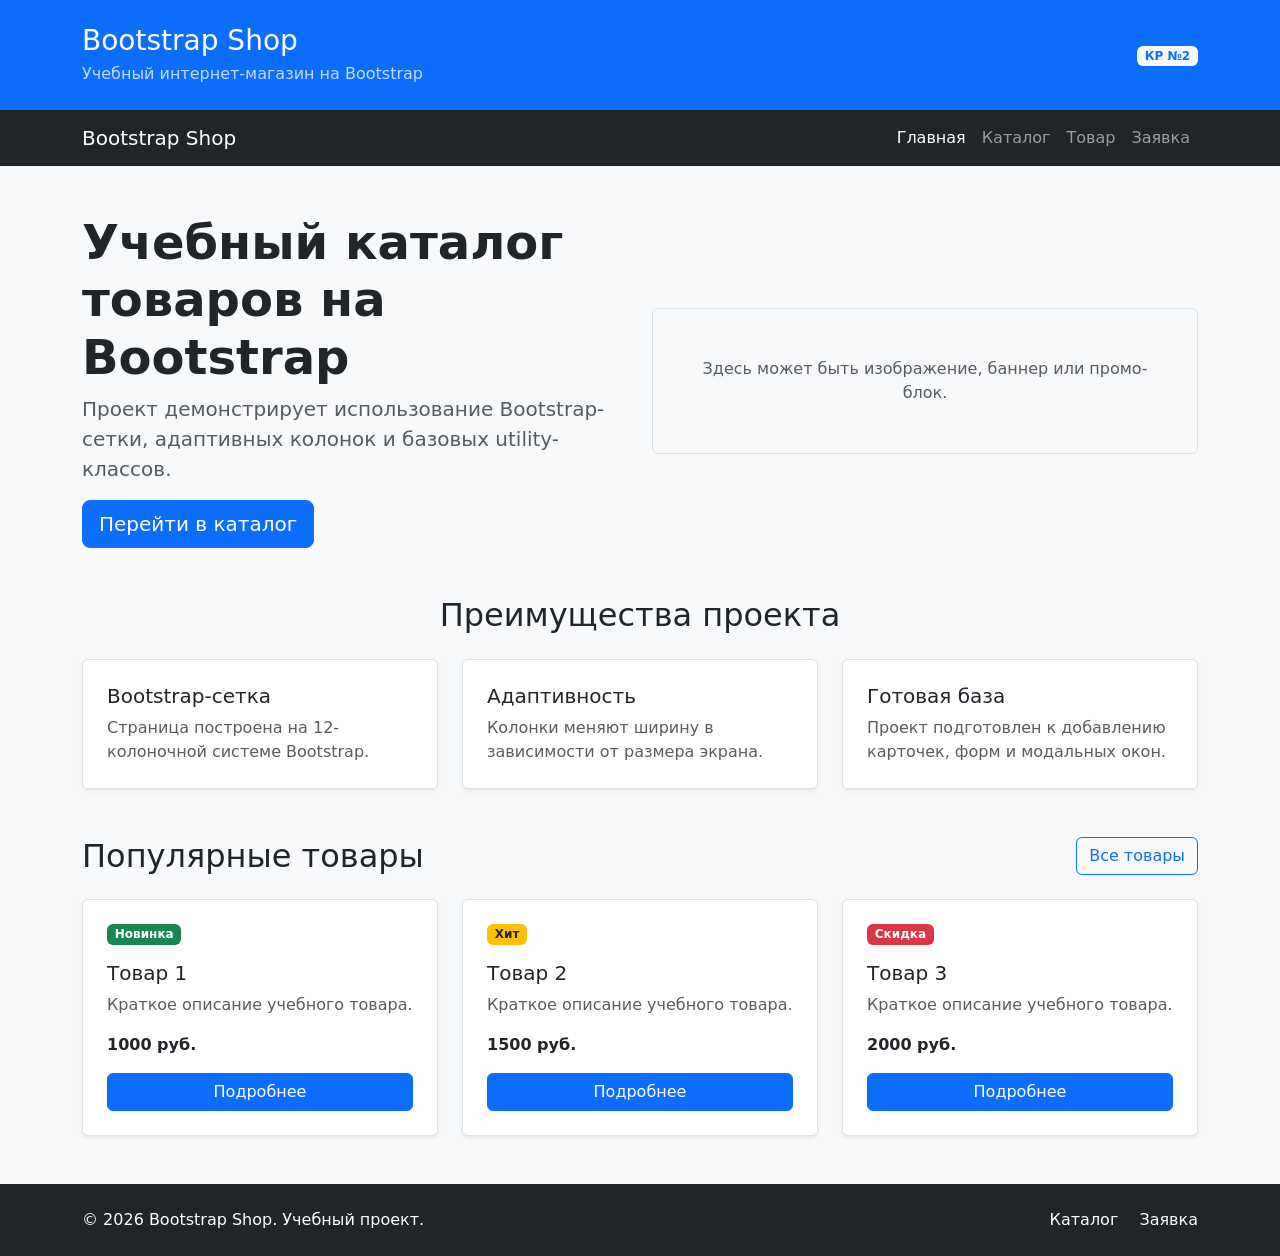
==== index.html @ 7c870be7 "feat: create Bootstrap grid homepage" ====
<!DOCTYPE html>
<html lang="ru">
<head>
    <meta charset="UTF-8">
    <meta name="viewport" content="width=device-width, initial-scale=1.0">
    <title>Главная – Bootstrap Shop</title>
    <!-- Подключение Bootstrap CSS -->
    <link href="https://cdn.jsdelivr.net/npm/bootstrap@5.3.3/dist/css/bootstrap.min.css" rel="stylesheet">
    <!-- Подключение собственных стилей -->
    <link rel="stylesheet" href="css/custom.css">
</head>
<body class="bg-light d-flex flex-column min-vh-100">

    <!-- Шапка -->
    <header class="bg-primary text-white py-4">
        <div class="container">
            <div class="row align-items-center">
                <div class="col-12 col-md-8">
                    <h1 class="h3 mb-1">Bootstrap Shop</h1>
                    <p class="mb-0 opacity-75">Учебный интернет-магазин на Bootstrap</p>
                </div>
                <div class="col-12 col-md-4 text-md-end mt-3 mt-md-0">
                    <span class="badge bg-light text-primary">КР №2</span>
                </div>
            </div>
        </div>
    </header>

    <!-- Навигация -->
    <nav class="navbar navbar-expand-lg navbar-dark bg-dark">
        <div class="container">
            <a class="navbar-brand" href="index.html">Bootstrap Shop</a>
            <button class="navbar-toggler" type="button" data-bs-toggle="collapse" data-bs-target="#mainNavbar" aria-controls="mainNavbar" aria-expanded="false" aria-label="Переключить навигацию">
                <span class="navbar-toggler-icon"></span>
            </button>
            <div class="collapse navbar-collapse" id="mainNavbar">
                <ul class="navbar-nav ms-auto">
                    <li class="nav-item"><a class="nav-link active" aria-current="page" href="index.html">Главная</a></li>
                    <li class="nav-item"><a class="nav-link" href="catalog.html">Каталог</a></li>
                    <li class="nav-item"><a class="nav-link" href="product.html">Товар</a></li>
                    <li class="nav-item"><a class="nav-link" href="order.html">Заявка</a></li>
                </ul>
            </div>
        </div>
    </nav>

    <!-- Основной контент -->
    <main class="flex-grow-1">
        <!-- Hero-блок -->
        <section class="container my-5">
            <div class="row align-items-center g-4">
                <div class="col-12 col-lg-6">
                    <h2 class="display-5 fw-bold">Учебный каталог товаров на Bootstrap</h2>
                    <p class="lead text-muted">Проект демонстрирует использование Bootstrap-сетки, адаптивных колонок и базовых utility-классов.</p>
                    <a class="btn btn-primary btn-lg" href="catalog.html">Перейти в каталог</a>
                </div>
                <div class="col-12 col-lg-6">
                    <div class="placeholder-box p-5 bg-light border rounded text-center d-flex align-items-center justify-content-center">
                        <p class="mb-0 text-muted">Здесь может быть изображение, баннер или промо-блок.</p>
                    </div>
                </div>
            </div>
        </section>

        <!-- Блок преимуществ -->
        <section class="container my-5">
            <h2 class="text-center mb-4">Преимущества проекта</h2>
            <div class="row g-4">
                <div class="col-12 col-md-4">
                    <div class="p-4 border rounded h-100 bg-white shadow-sm">
                        <h3 class="h5">Bootstrap-сетка</h3>
                        <p class="mb-0 text-muted">Страница построена на 12-колоночной системе Bootstrap.</p>
                    </div>
                </div>
                <div class="col-12 col-md-4">
                    <div class="p-4 border rounded h-100 bg-white shadow-sm">
                        <h3 class="h5">Адаптивность</h3>
                        <p class="mb-0 text-muted">Колонки меняют ширину в зависимости от размера экрана.</p>
                    </div>
                </div>
                <div class="col-12 col-md-4">
                    <div class="p-4 border rounded h-100 bg-white shadow-sm">
                        <h3 class="h5">Готовая база</h3>
                        <p class="mb-0 text-muted">Проект подготовлен к добавлению карточек, форм и модальных окон.</p>
                    </div>
                </div>
            </div>
        </section>

        <!-- Популярные товары -->
        <section class="container my-5">
            <div class="d-flex justify-content-between align-items-center mb-4">
                <h2 class="mb-0">Популярные товары</h2>
                <a class="btn btn-outline-primary" href="catalog.html">Все товары</a>
            </div>
            <div class="row g-4">
                <!-- Товар 1 -->
                <div class="col-12 col-md-6 col-lg-4">
                    <div class="border rounded h-100 p-4 bg-white shadow-sm d-flex flex-column">
                        <span class="badge bg-success mb-3 align-self-start">Новинка</span>
                        <h3 class="h5">Товар 1</h3>
                        <p class="text-muted">Краткое описание учебного товара.</p>
                        <p class="fw-bold mb-3 mt-auto">1000 руб.</p>
                        <a class="btn btn-primary" href="product.html">Подробнее</a>
                    </div>
                </div>
                <!-- Товар 2 -->
                <div class="col-12 col-md-6 col-lg-4">
                    <div class="border rounded h-100 p-4 bg-white shadow-sm d-flex flex-column">
                        <span class="badge bg-warning text-dark mb-3 align-self-start">Хит</span>
                        <h3 class="h5">Товар 2</h3>
                        <p class="text-muted">Краткое описание учебного товара.</p>
                        <p class="fw-bold mb-3 mt-auto">1500 руб.</p>
                        <a class="btn btn-primary" href="product.html">Подробнее</a>
                    </div>
                </div>
                <!-- Товар 3 -->
                <div class="col-12 col-md-6 col-lg-4">
                    <div class="border rounded h-100 p-4 bg-white shadow-sm d-flex flex-column">
                        <span class="badge bg-danger mb-3 align-self-start">Скидка</span>
                        <h3 class="h5">Товар 3</h3>
                        <p class="text-muted">Краткое описание учебного товара.</p>
                        <p class="fw-bold mb-3 mt-auto">2000 руб.</p>
                        <a class="btn btn-primary" href="product.html">Подробнее</a>
                    </div>
                </div>
            </div>
        </section>
    </main>

    <!-- Подвал -->
    <footer class="bg-dark text-white py-4 mt-auto">
        <div class="container">
            <div class="row align-items-center g-3">
                <div class="col-12 col-md-6">
                    <p class="mb-0">&copy; 2026 Bootstrap Shop. Учебный проект.</p>
                </div>
                <div class="col-12 col-md-6 text-md-end">
                    <a class="text-white text-decoration-none me-3" href="catalog.html">Каталог</a>
                    <a class="text-white text-decoration-none" href="order.html">Заявка</a>
                </div>
            </div>
        </div>
    </footer>

    <!-- Подключение Bootstrap JS Bundle -->
    <script src="https://cdn.jsdelivr.net/npm/bootstrap@5.3.3/dist/js/bootstrap.bundle.min.js"></script>
</body>
</html>
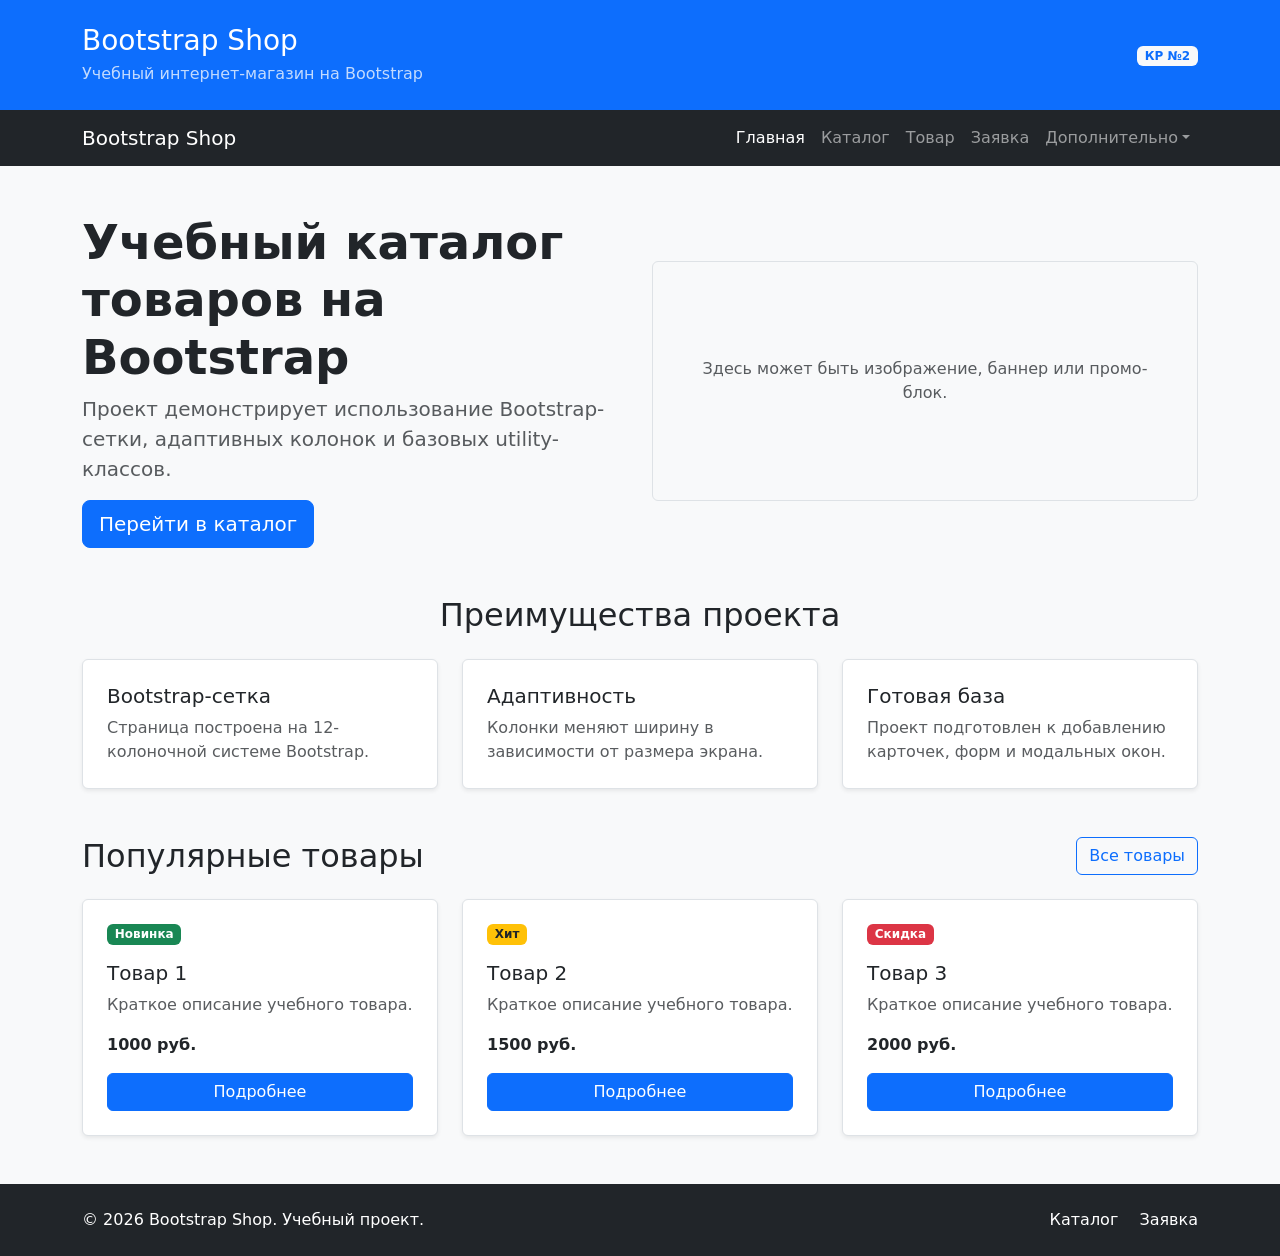
==== commit 6a1e9e95: "feat: add Bootstrap components pages" ====
--- a/index.html
+++ b/index.html
@@ -39,10 +39,18 @@
                     <li class="nav-item"><a class="nav-link" href="catalog.html">Каталог</a></li>
                     <li class="nav-item"><a class="nav-link" href="product.html">Товар</a></li>
                     <li class="nav-item"><a class="nav-link" href="order.html">Заявка</a></li>
+                    <li class="nav-item dropdown">
+                        <a class="nav-link dropdown-toggle" href="#" role="button" data-bs-toggle="dropdown" aria-expanded="false">Дополнительно</a>
+                        <ul class="dropdown-menu">
+                            <li><a class="dropdown-item" href="catalog.html">Все товары</a></li>
+                            <li><a class="dropdown-item" href="order.html">Оформить заявку</a></li>
+                            <li><a class="dropdown-item" href="index.html#popular">Популярное</a></li>
+                        </ul>
+                    </li>
                 </ul>
             </div>
         </div>
-    </nav>
+</nav>
 
     <!-- Основной контент -->
     <main class="flex-grow-1">
--- a/css/custom.css
+++ b/css/custom.css
@@ -0,0 +1,16 @@
+body {
+    min-height: 100vh;
+}
+
+.placeholder-box {
+    min-height: 240px;
+}
+
+.placeholder-image {
+    min-height: 320px;
+}
+
+.card-img-top {
+    height: 180px;
+    object-fit: cover;
+}
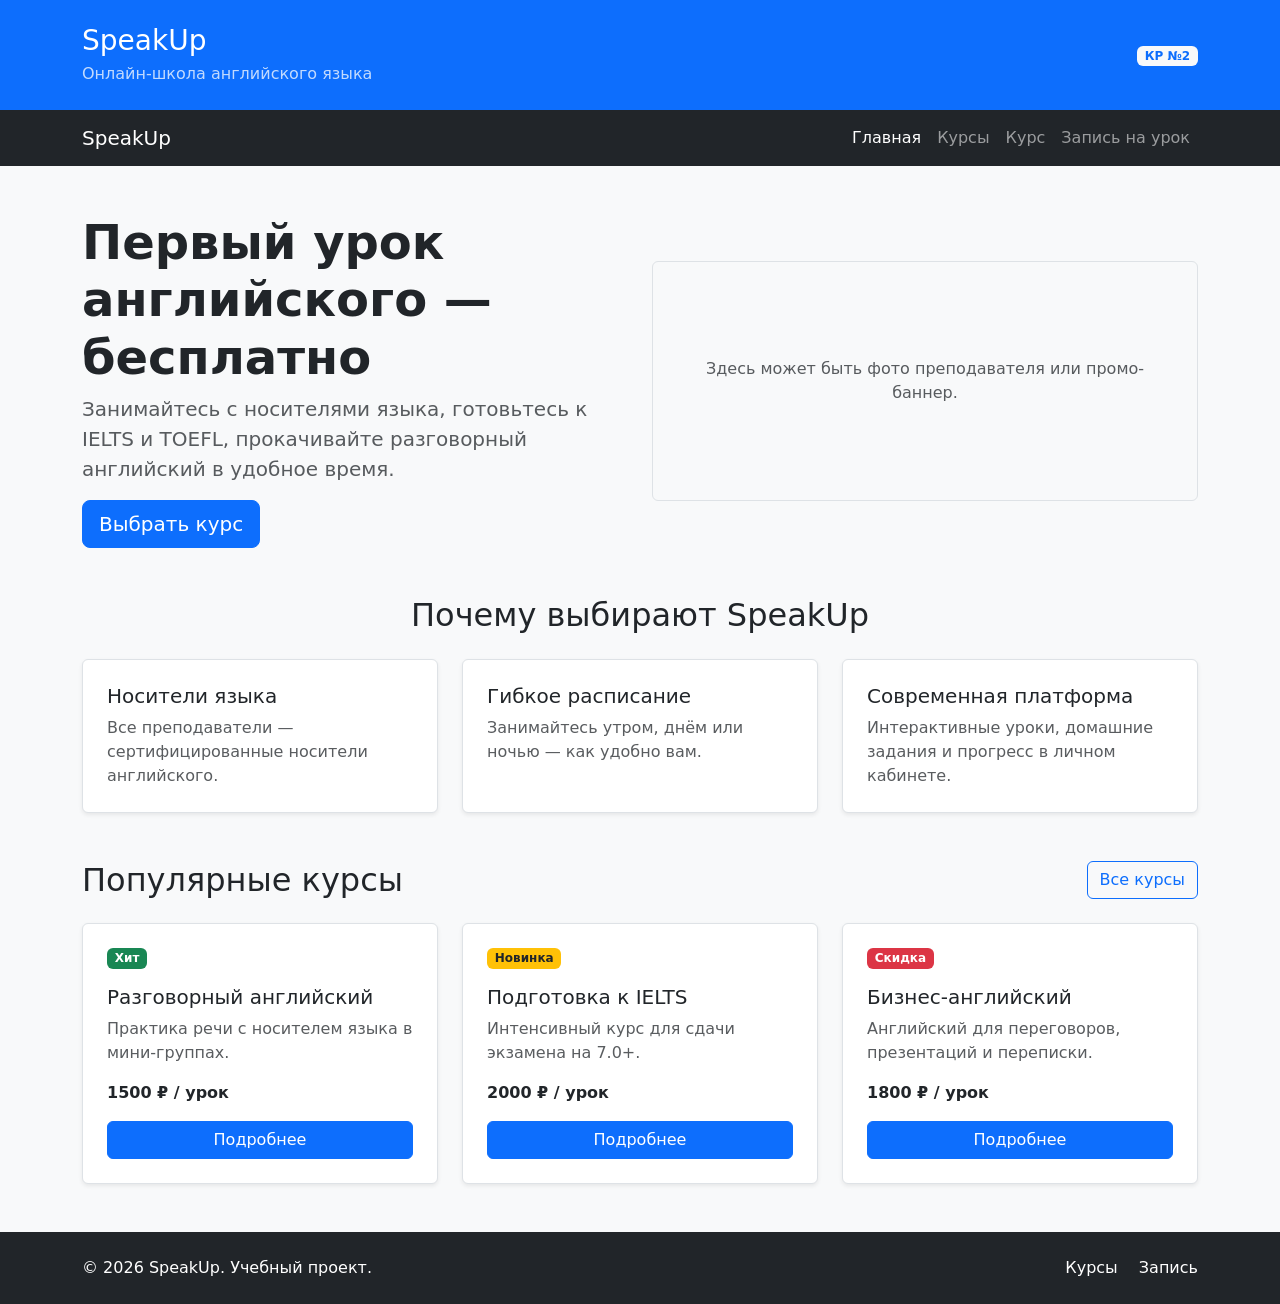
==== commit 8861c35b: "feat: create Bootstrap grid homepage for SpeakUp" ====
--- a/index.html
+++ b/index.html
@@ -3,10 +3,8 @@
 <head>
     <meta charset="UTF-8">
     <meta name="viewport" content="width=device-width, initial-scale=1.0">
-    <title>Главная – Bootstrap Shop</title>
-    <!-- Подключение Bootstrap CSS -->
+    <title>SpeakUp — Онлайн-школа английского языка</title>
     <link href="https://cdn.jsdelivr.net/npm/bootstrap@5.3.3/dist/css/bootstrap.min.css" rel="stylesheet">
-    <!-- Подключение собственных стилей -->
     <link rel="stylesheet" href="css/custom.css">
 </head>
 <body class="bg-light d-flex flex-column min-vh-100">
@@ -16,8 +14,8 @@
         <div class="container">
             <div class="row align-items-center">
                 <div class="col-12 col-md-8">
-                    <h1 class="h3 mb-1">Bootstrap Shop</h1>
-                    <p class="mb-0 opacity-75">Учебный интернет-магазин на Bootstrap</p>
+                    <h1 class="h3 mb-1">SpeakUp</h1>
+                    <p class="mb-0 opacity-75">Онлайн-школа английского языка</p>
                 </div>
                 <div class="col-12 col-md-4 text-md-end mt-3 mt-md-0">
                     <span class="badge bg-light text-primary">КР №2</span>
@@ -29,28 +27,20 @@
     <!-- Навигация -->
     <nav class="navbar navbar-expand-lg navbar-dark bg-dark">
         <div class="container">
-            <a class="navbar-brand" href="index.html">Bootstrap Shop</a>
+            <a class="navbar-brand" href="index.html">SpeakUp</a>
             <button class="navbar-toggler" type="button" data-bs-toggle="collapse" data-bs-target="#mainNavbar" aria-controls="mainNavbar" aria-expanded="false" aria-label="Переключить навигацию">
                 <span class="navbar-toggler-icon"></span>
             </button>
             <div class="collapse navbar-collapse" id="mainNavbar">
                 <ul class="navbar-nav ms-auto">
                     <li class="nav-item"><a class="nav-link active" aria-current="page" href="index.html">Главная</a></li>
-                    <li class="nav-item"><a class="nav-link" href="catalog.html">Каталог</a></li>
-                    <li class="nav-item"><a class="nav-link" href="product.html">Товар</a></li>
-                    <li class="nav-item"><a class="nav-link" href="order.html">Заявка</a></li>
-                    <li class="nav-item dropdown">
-                        <a class="nav-link dropdown-toggle" href="#" role="button" data-bs-toggle="dropdown" aria-expanded="false">Дополнительно</a>
-                        <ul class="dropdown-menu">
-                            <li><a class="dropdown-item" href="catalog.html">Все товары</a></li>
-                            <li><a class="dropdown-item" href="order.html">Оформить заявку</a></li>
-                            <li><a class="dropdown-item" href="index.html#popular">Популярное</a></li>
-                        </ul>
-                    </li>
+                    <li class="nav-item"><a class="nav-link" href="catalog.html">Курсы</a></li>
+                    <li class="nav-item"><a class="nav-link" href="product.html">Курс</a></li>
+                    <li class="nav-item"><a class="nav-link" href="order.html">Запись на урок</a></li>
                 </ul>
             </div>
         </div>
-</nav>
+    </nav>
 
     <!-- Основной контент -->
     <main class="flex-grow-1">
@@ -58,13 +48,13 @@
         <section class="container my-5">
             <div class="row align-items-center g-4">
                 <div class="col-12 col-lg-6">
-                    <h2 class="display-5 fw-bold">Учебный каталог товаров на Bootstrap</h2>
-                    <p class="lead text-muted">Проект демонстрирует использование Bootstrap-сетки, адаптивных колонок и базовых utility-классов.</p>
-                    <a class="btn btn-primary btn-lg" href="catalog.html">Перейти в каталог</a>
+                    <h2 class="display-5 fw-bold">Первый урок английского — бесплатно</h2>
+                    <p class="lead text-muted">Занимайтесь с носителями языка, готовьтесь к IELTS и TOEFL, прокачивайте разговорный английский в удобное время.</p>
+                    <a class="btn btn-primary btn-lg" href="catalog.html">Выбрать курс</a>
                 </div>
                 <div class="col-12 col-lg-6">
                     <div class="placeholder-box p-5 bg-light border rounded text-center d-flex align-items-center justify-content-center">
-                        <p class="mb-0 text-muted">Здесь может быть изображение, баннер или промо-блок.</p>
+                        <p class="mb-0 text-muted">Здесь может быть фото преподавателя или промо-баннер.</p>
                     </div>
                 </div>
             </div>
@@ -72,63 +62,63 @@
 
         <!-- Блок преимуществ -->
         <section class="container my-5">
-            <h2 class="text-center mb-4">Преимущества проекта</h2>
+            <h2 class="text-center mb-4">Почему выбирают SpeakUp</h2>
             <div class="row g-4">
                 <div class="col-12 col-md-4">
                     <div class="p-4 border rounded h-100 bg-white shadow-sm">
-                        <h3 class="h5">Bootstrap-сетка</h3>
-                        <p class="mb-0 text-muted">Страница построена на 12-колоночной системе Bootstrap.</p>
+                        <h3 class="h5">Носители языка</h3>
+                        <p class="mb-0 text-muted">Все преподаватели — сертифицированные носители английского.</p>
                     </div>
                 </div>
                 <div class="col-12 col-md-4">
                     <div class="p-4 border rounded h-100 bg-white shadow-sm">
-                        <h3 class="h5">Адаптивность</h3>
-                        <p class="mb-0 text-muted">Колонки меняют ширину в зависимости от размера экрана.</p>
+                        <h3 class="h5">Гибкое расписание</h3>
+                        <p class="mb-0 text-muted">Занимайтесь утром, днём или ночью — как удобно вам.</p>
                     </div>
                 </div>
                 <div class="col-12 col-md-4">
                     <div class="p-4 border rounded h-100 bg-white shadow-sm">
-                        <h3 class="h5">Готовая база</h3>
-                        <p class="mb-0 text-muted">Проект подготовлен к добавлению карточек, форм и модальных окон.</p>
+                        <h3 class="h5">Современная платформа</h3>
+                        <p class="mb-0 text-muted">Интерактивные уроки, домашние задания и прогресс в личном кабинете.</p>
                     </div>
                 </div>
             </div>
         </section>
 
-        <!-- Популярные товары -->
+        <!-- Популярные курсы -->
         <section class="container my-5">
             <div class="d-flex justify-content-between align-items-center mb-4">
-                <h2 class="mb-0">Популярные товары</h2>
-                <a class="btn btn-outline-primary" href="catalog.html">Все товары</a>
+                <h2 class="mb-0">Популярные курсы</h2>
+                <a class="btn btn-outline-primary" href="catalog.html">Все курсы</a>
             </div>
             <div class="row g-4">
-                <!-- Товар 1 -->
+                <!-- Курс 1 -->
                 <div class="col-12 col-md-6 col-lg-4">
                     <div class="border rounded h-100 p-4 bg-white shadow-sm d-flex flex-column">
-                        <span class="badge bg-success mb-3 align-self-start">Новинка</span>
-                        <h3 class="h5">Товар 1</h3>
-                        <p class="text-muted">Краткое описание учебного товара.</p>
-                        <p class="fw-bold mb-3 mt-auto">1000 руб.</p>
+                        <span class="badge bg-success mb-3 align-self-start">Хит</span>
+                        <h3 class="h5">Разговорный английский</h3>
+                        <p class="text-muted">Практика речи с носителем языка в мини-группах.</p>
+                        <p class="fw-bold mb-3 mt-auto">1500 ₽ / урок</p>
                         <a class="btn btn-primary" href="product.html">Подробнее</a>
                     </div>
                 </div>
-                <!-- Товар 2 -->
+                <!-- Курс 2 -->
                 <div class="col-12 col-md-6 col-lg-4">
                     <div class="border rounded h-100 p-4 bg-white shadow-sm d-flex flex-column">
-                        <span class="badge bg-warning text-dark mb-3 align-self-start">Хит</span>
-                        <h3 class="h5">Товар 2</h3>
-                        <p class="text-muted">Краткое описание учебного товара.</p>
-                        <p class="fw-bold mb-3 mt-auto">1500 руб.</p>
+                        <span class="badge bg-warning text-dark mb-3 align-self-start">Новинка</span>
+                        <h3 class="h5">Подготовка к IELTS</h3>
+                        <p class="text-muted">Интенсивный курс для сдачи экзамена на 7.0+.</p>
+                        <p class="fw-bold mb-3 mt-auto">2000 ₽ / урок</p>
                         <a class="btn btn-primary" href="product.html">Подробнее</a>
                     </div>
                 </div>
-                <!-- Товар 3 -->
+                <!-- Курс 3 -->
                 <div class="col-12 col-md-6 col-lg-4">
                     <div class="border rounded h-100 p-4 bg-white shadow-sm d-flex flex-column">
                         <span class="badge bg-danger mb-3 align-self-start">Скидка</span>
-                        <h3 class="h5">Товар 3</h3>
-                        <p class="text-muted">Краткое описание учебного товара.</p>
-                        <p class="fw-bold mb-3 mt-auto">2000 руб.</p>
+                        <h3 class="h5">Бизнес-английский</h3>
+                        <p class="text-muted">Английский для переговоров, презентаций и переписки.</p>
+                        <p class="fw-bold mb-3 mt-auto">1800 ₽ / урок</p>
                         <a class="btn btn-primary" href="product.html">Подробнее</a>
                     </div>
                 </div>
@@ -141,17 +131,16 @@
         <div class="container">
             <div class="row align-items-center g-3">
                 <div class="col-12 col-md-6">
-                    <p class="mb-0">&copy; 2026 Bootstrap Shop. Учебный проект.</p>
+                    <p class="mb-0">&copy; 2026 SpeakUp. Учебный проект.</p>
                 </div>
                 <div class="col-12 col-md-6 text-md-end">
-                    <a class="text-white text-decoration-none me-3" href="catalog.html">Каталог</a>
-                    <a class="text-white text-decoration-none" href="order.html">Заявка</a>
+                    <a class="text-white text-decoration-none me-3" href="catalog.html">Курсы</a>
+                    <a class="text-white text-decoration-none" href="order.html">Запись</a>
                 </div>
             </div>
         </div>
     </footer>
 
-    <!-- Подключение Bootstrap JS Bundle -->
     <script src="https://cdn.jsdelivr.net/npm/bootstrap@5.3.3/dist/js/bootstrap.bundle.min.js"></script>
 </body>
 </html>
--- a/css/custom.css
+++ b/css/custom.css
@@ -4,13 +4,4 @@
 
 .placeholder-box {
     min-height: 240px;
-}
-
-.placeholder-image {
-    min-height: 320px;
-}
-
-.card-img-top {
-    height: 180px;
-    object-fit: cover;
 }
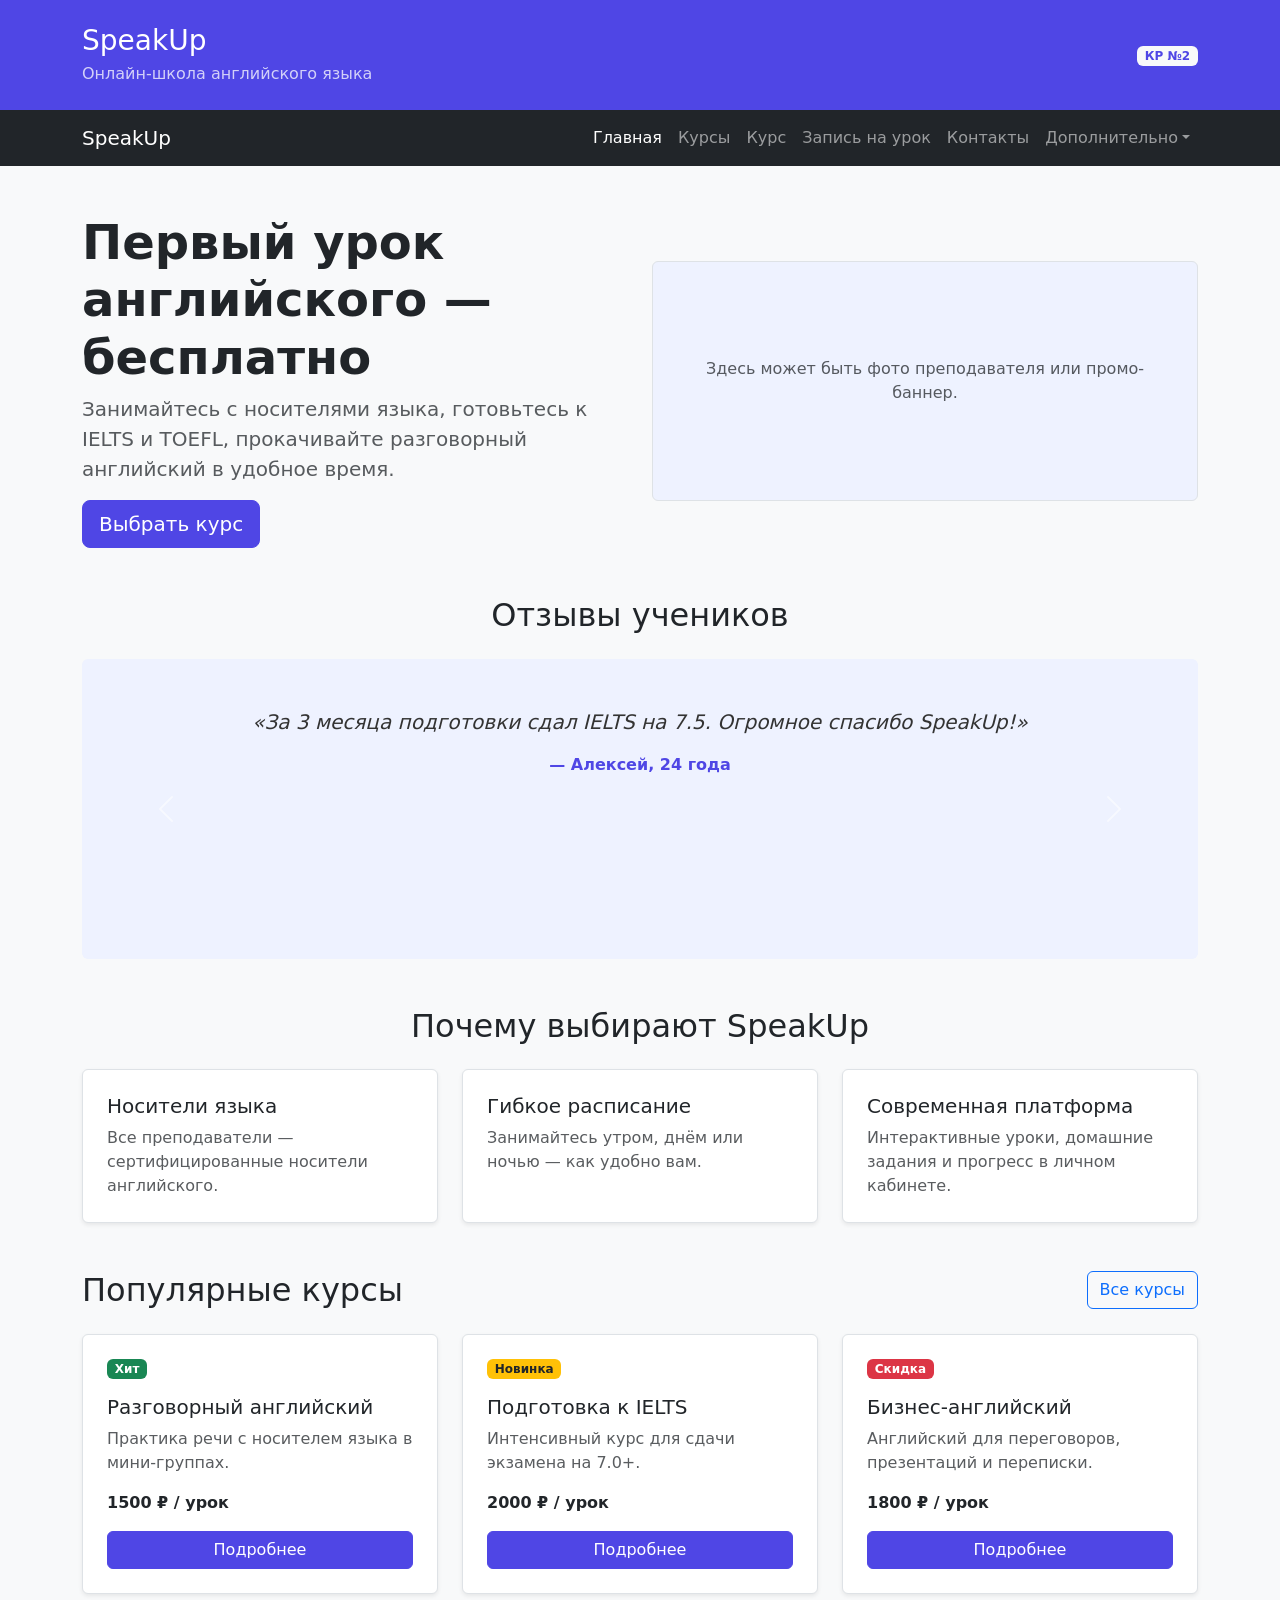
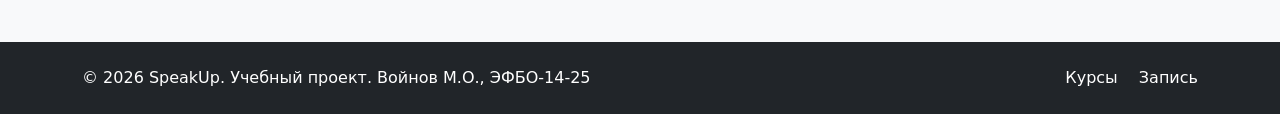
==== commit 8f83c1fa: "fix: final update for SpeakUp project" ====
--- a/index.html
+++ b/index.html
@@ -3,8 +3,11 @@
 <head>
     <meta charset="UTF-8">
     <meta name="viewport" content="width=device-width, initial-scale=1.0">
+    <meta name="description" content="SpeakUp — онлайн-школа английского языка. Первый урок бесплатно.">
     <title>SpeakUp — Онлайн-школа английского языка</title>
-    <link href="https://cdn.jsdelivr.net/npm/bootstrap@5.3.3/dist/css/bootstrap.min.css" rel="stylesheet">
+    <!-- Локальное подключение Bootstrap -->
+    <link rel="stylesheet" href="vendor/bootstrap/css/bootstrap.min.css">
+    <!-- Кастомные стили -->
     <link rel="stylesheet" href="css/custom.css">
 </head>
 <body class="bg-light d-flex flex-column min-vh-100">
@@ -37,6 +40,15 @@
                     <li class="nav-item"><a class="nav-link" href="catalog.html">Курсы</a></li>
                     <li class="nav-item"><a class="nav-link" href="product.html">Курс</a></li>
                     <li class="nav-item"><a class="nav-link" href="order.html">Запись на урок</a></li>
+                    <li class="nav-item"><a class="nav-link" href="contacts.html">Контакты</a></li>
+                    <li class="nav-item dropdown">
+                        <a class="nav-link dropdown-toggle" href="#" role="button" data-bs-toggle="dropdown" aria-expanded="false">Дополнительно</a>
+                        <ul class="dropdown-menu">
+                            <li><a class="dropdown-item" href="catalog.html">Все курсы</a></li>
+                            <li><a class="dropdown-item" href="order.html">Оставить заявку</a></li>
+                            <li><a class="dropdown-item" href="index.html#popular">Популярное</a></li>
+                        </ul>
+                    </li>
                 </ul>
             </div>
         </div>
@@ -53,15 +65,50 @@
                     <a class="btn btn-primary btn-lg" href="catalog.html">Выбрать курс</a>
                 </div>
                 <div class="col-12 col-lg-6">
-                    <div class="placeholder-box p-5 bg-light border rounded text-center d-flex align-items-center justify-content-center">
+                    <div class="placeholder-box p-5 border rounded text-center d-flex align-items-center justify-content-center">
                         <p class="mb-0 text-muted">Здесь может быть фото преподавателя или промо-баннер.</p>
                     </div>
                 </div>
             </div>
         </section>
 
+        <!-- Карусель с отзывами (самостоятельная доработка) -->
+        <section class="container my-5">
+            <h2 class="text-center mb-4">Отзывы учеников</h2>
+            <div id="reviewsCarousel" class="carousel slide" data-bs-ride="carousel">
+                <div class="carousel-inner rounded">
+                    <div class="carousel-item active">
+                        <div class="p-5 text-center">
+                            <p class="quote">«За 3 месяца подготовки сдал IELTS на 7.5. Огромное спасибо SpeakUp!»</p>
+                            <p class="author">— Алексей, 24 года</p>
+                        </div>
+                    </div>
+                    <div class="carousel-item">
+                        <div class="p-5 text-center">
+                            <p class="quote">«Наконец-то начала свободно говорить на английском. Занятия проходят легко и интересно.»</p>
+                            <p class="author">— Мария, 31 год</p>
+                        </div>
+                    </div>
+                    <div class="carousel-item">
+                        <div class="p-5 text-center">
+                            <p class="quote">«Бизнес-английский помог мне пройти собеседование в международную компанию.»</p>
+                            <p class="author">— Дмитрий, 28 лет</p>
+                        </div>
+                    </div>
+                </div>
+                <button class="carousel-control-prev" type="button" data-bs-target="#reviewsCarousel" data-bs-slide="prev">
+                    <span class="carousel-control-prev-icon" aria-hidden="true"></span>
+                    <span class="visually-hidden">Предыдущий</span>
+                </button>
+                <button class="carousel-control-next" type="button" data-bs-target="#reviewsCarousel" data-bs-slide="next">
+                    <span class="carousel-control-next-icon" aria-hidden="true"></span>
+                    <span class="visually-hidden">Следующий</span>
+                </button>
+            </div>
+        </section>
+
         <!-- Блок преимуществ -->
-        <section class="container my-5">
+        <section class="container my-5" id="advantages">
             <h2 class="text-center mb-4">Почему выбирают SpeakUp</h2>
             <div class="row g-4">
                 <div class="col-12 col-md-4">
@@ -86,13 +133,12 @@
         </section>
 
         <!-- Популярные курсы -->
-        <section class="container my-5">
+        <section class="container my-5" id="popular">
             <div class="d-flex justify-content-between align-items-center mb-4">
                 <h2 class="mb-0">Популярные курсы</h2>
                 <a class="btn btn-outline-primary" href="catalog.html">Все курсы</a>
             </div>
             <div class="row g-4">
-                <!-- Курс 1 -->
                 <div class="col-12 col-md-6 col-lg-4">
                     <div class="border rounded h-100 p-4 bg-white shadow-sm d-flex flex-column">
                         <span class="badge bg-success mb-3 align-self-start">Хит</span>
@@ -102,7 +148,6 @@
                         <a class="btn btn-primary" href="product.html">Подробнее</a>
                     </div>
                 </div>
-                <!-- Курс 2 -->
                 <div class="col-12 col-md-6 col-lg-4">
                     <div class="border rounded h-100 p-4 bg-white shadow-sm d-flex flex-column">
                         <span class="badge bg-warning text-dark mb-3 align-self-start">Новинка</span>
@@ -112,7 +157,6 @@
                         <a class="btn btn-primary" href="product.html">Подробнее</a>
                     </div>
                 </div>
-                <!-- Курс 3 -->
                 <div class="col-12 col-md-6 col-lg-4">
                     <div class="border rounded h-100 p-4 bg-white shadow-sm d-flex flex-column">
                         <span class="badge bg-danger mb-3 align-self-start">Скидка</span>
@@ -131,7 +175,7 @@
         <div class="container">
             <div class="row align-items-center g-3">
                 <div class="col-12 col-md-6">
-                    <p class="mb-0">&copy; 2026 SpeakUp. Учебный проект.</p>
+                    <p class="mb-0">&copy; 2026 SpeakUp. Учебный проект. Войнов М.О., ЭФБО-14-25</p>
                 </div>
                 <div class="col-12 col-md-6 text-md-end">
                     <a class="text-white text-decoration-none me-3" href="catalog.html">Курсы</a>
@@ -141,6 +185,7 @@
         </div>
     </footer>
 
-    <script src="https://cdn.jsdelivr.net/npm/bootstrap@5.3.3/dist/js/bootstrap.bundle.min.js"></script>
+    <!-- Локальное подключение Bootstrap JS -->
+    <script src="vendor/bootstrap/js/bootstrap.bundle.min.js"></script>
 </body>
 </html>
--- a/css/custom.css
+++ b/css/custom.css
@@ -1,7 +1,61 @@
+/* Кастомные стили для SpeakUp */
+:root {
+    --speakup-primary: #4f46e5;
+    --speakup-primary-dark: #4338ca;
+    --speakup-light: #eef2ff;
+}
+
 body {
     min-height: 100vh;
+    font-family: 'Segoe UI', system-ui, -apple-system, sans-serif;
+}
+
+.bg-primary {
+    background-color: var(--speakup-primary) !important;
+}
+
+.btn-primary {
+    background-color: var(--speakup-primary);
+    border-color: var(--speakup-primary);
+}
+
+.btn-primary:hover {
+    background-color: var(--speakup-primary-dark);
+    border-color: var(--speakup-primary-dark);
+}
+
+.text-primary {
+    color: var(--speakup-primary) !important;
 }
 
 .placeholder-box {
     min-height: 240px;
+    background-color: var(--speakup-light);
+}
+
+.placeholder-image {
+    min-height: 320px;
+    background-color: var(--speakup-light);
+}
+
+.card-img-top {
+    height: 180px;
+    object-fit: cover;
+}
+
+/* Карусель */
+.carousel-item {
+    min-height: 300px;
+    background-color: var(--speakup-light);
+}
+
+.carousel-item .quote {
+    font-size: 1.25rem;
+    font-style: italic;
+    color: #333;
+}
+
+.carousel-item .author {
+    font-weight: 600;
+    color: var(--speakup-primary);
 }
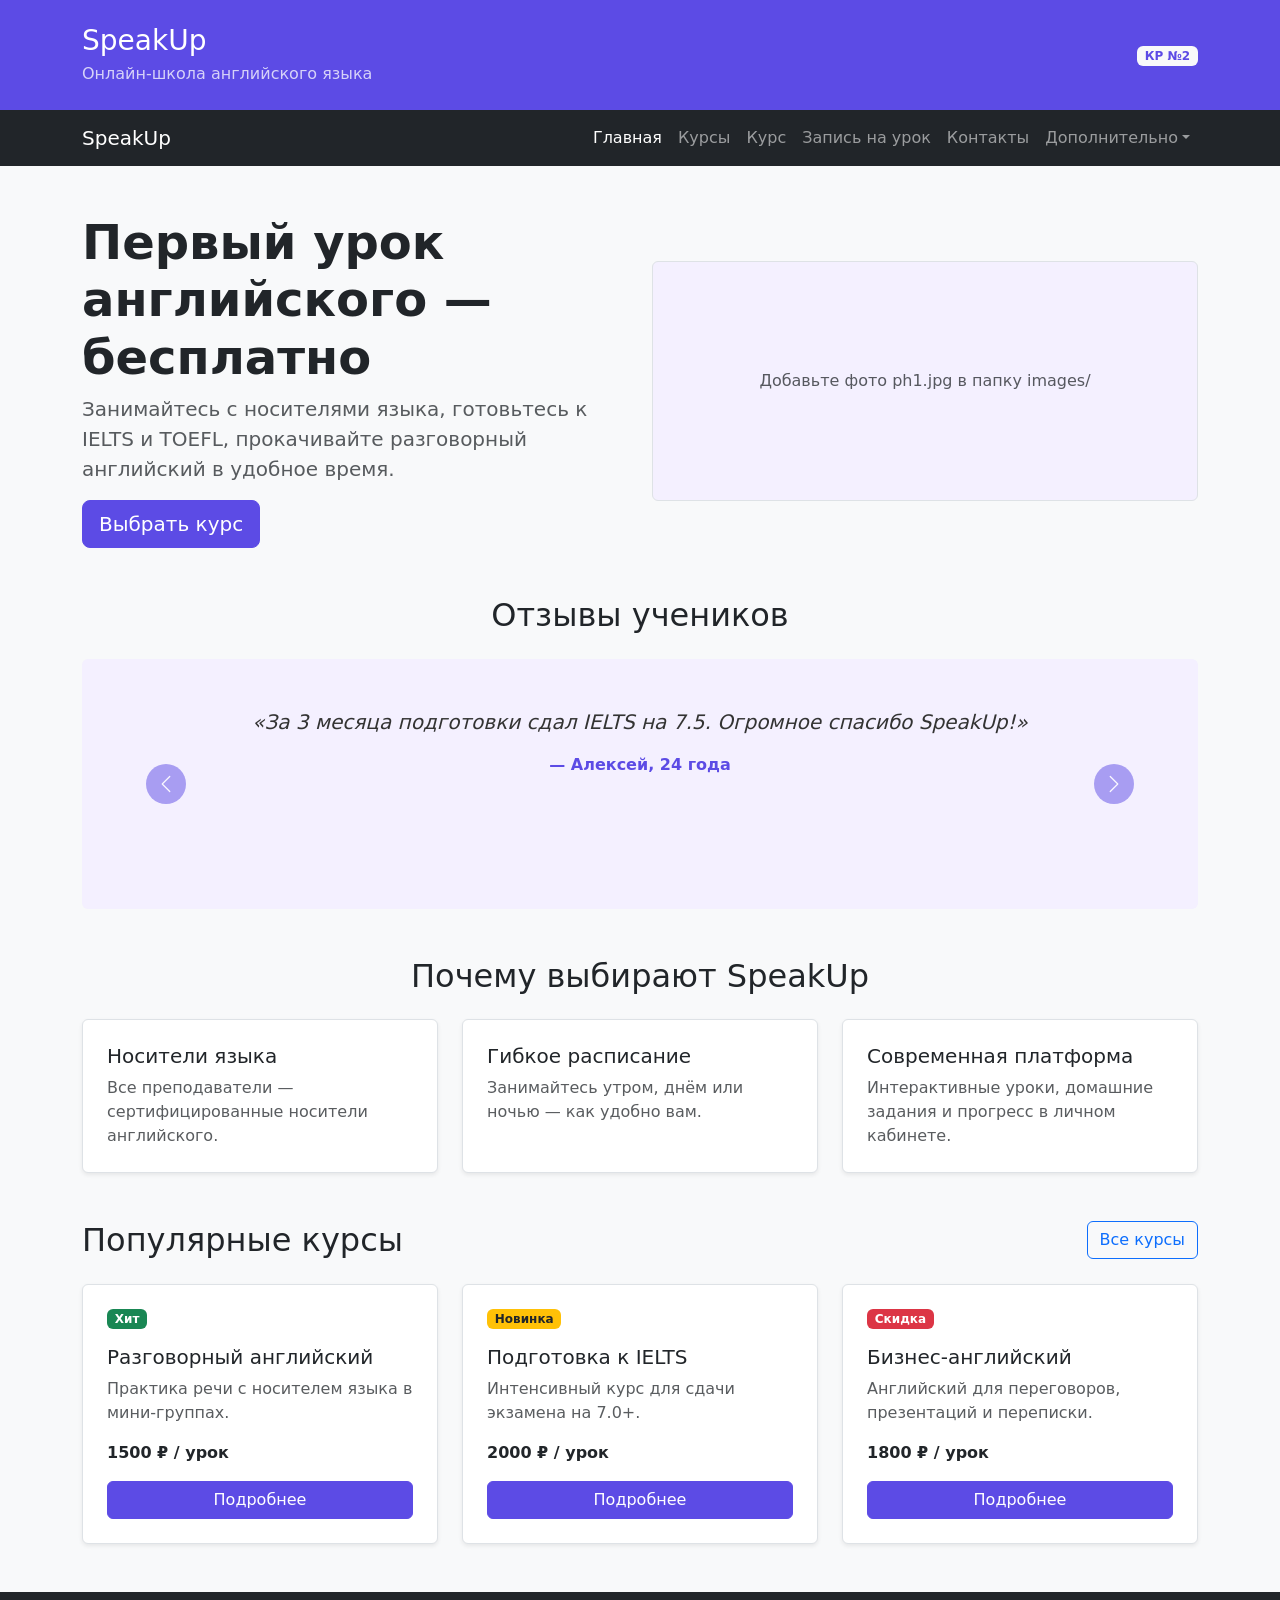
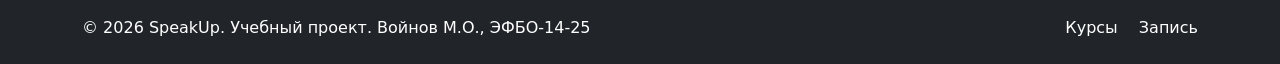
==== commit dd7f18d5: "feat: improve UI design, add hover effects" ====
--- a/index.html
+++ b/index.html
@@ -65,8 +65,10 @@
                     <a class="btn btn-primary btn-lg" href="catalog.html">Выбрать курс</a>
                 </div>
                 <div class="col-12 col-lg-6">
-                    <div class="placeholder-box p-5 border rounded text-center d-flex align-items-center justify-content-center">
-                        <p class="mb-0 text-muted">Здесь может быть фото преподавателя или промо-баннер.</p>
+                        <img src="images/ph1.jpg" alt="Преподаватель SpeakUp" class="hero-img" onerror="this.style.display='none'; this.nextElementSibling.style.display='flex';">
+                            <div class="placeholder-box p-5 border rounded text-center align-items-center justify-content-center" style="display:none;">
+                            <p class="mb-0 text-muted">Добавьте фото ph1.jpg в папку images/</p>
+                                    </div>
                     </div>
                 </div>
             </div>
@@ -141,6 +143,7 @@
             <div class="row g-4">
                 <div class="col-12 col-md-6 col-lg-4">
                     <div class="border rounded h-100 p-4 bg-white shadow-sm d-flex flex-column">
+                        <img src="images/ph2.jpg" class="img-fluid rounded mb-3" alt="Разговорный английский" style="height: 150px; object-fit: cover;" onerror="this.style.display='none'">
                         <span class="badge bg-success mb-3 align-self-start">Хит</span>
                         <h3 class="h5">Разговорный английский</h3>
                         <p class="text-muted">Практика речи с носителем языка в мини-группах.</p>
@@ -150,6 +153,7 @@
                 </div>
                 <div class="col-12 col-md-6 col-lg-4">
                     <div class="border rounded h-100 p-4 bg-white shadow-sm d-flex flex-column">
+                        <img src="images/ph3.jpg" class="img-fluid rounded mb-3" alt="Подготовка к IELTS" style="height: 150px; object-fit: cover;" onerror="this.style.display='none'">
                         <span class="badge bg-warning text-dark mb-3 align-self-start">Новинка</span>
                         <h3 class="h5">Подготовка к IELTS</h3>
                         <p class="text-muted">Интенсивный курс для сдачи экзамена на 7.0+.</p>
@@ -159,6 +163,7 @@
                 </div>
                 <div class="col-12 col-md-6 col-lg-4">
                     <div class="border rounded h-100 p-4 bg-white shadow-sm d-flex flex-column">
+                        <img src="images/ph4.jpg" class="img-fluid rounded mb-3" alt="Бизнес-английский" style="height: 150px; object-fit: cover;" onerror="this.style.display='none'">
                         <span class="badge bg-danger mb-3 align-self-start">Скидка</span>
                         <h3 class="h5">Бизнес-английский</h3>
                         <p class="text-muted">Английский для переговоров, презентаций и переписки.</p>
--- a/css/custom.css
+++ b/css/custom.css
@@ -1,8 +1,11 @@
 /* Кастомные стили для SpeakUp */
 :root {
-    --speakup-primary: #4f46e5;
-    --speakup-primary-dark: #4338ca;
-    --speakup-light: #eef2ff;
+    /* Сделали фиолетовый менее "токсичным", ушли в благородный индиго */
+    --speakup-primary: #5c4be5; 
+    --speakup-primary-dark: #4335b8;
+    /* Фон для блоков сделали чуть более ярким и приятным (лавандовый) */
+    --speakup-light: #f4f0ff; 
+    --speakup-gray: #e9ecef;
 }
 
 body {
@@ -10,8 +13,13 @@
     font-family: 'Segoe UI', system-ui, -apple-system, sans-serif;
 }
 
+/* --- Цвета --- */
 .bg-primary {
     background-color: var(--speakup-primary) !important;
+}
+
+.text-primary {
+    color: var(--speakup-primary) !important;
 }
 
 .btn-primary {
@@ -19,34 +27,49 @@
     border-color: var(--speakup-primary);
 }
 
-.btn-primary:hover {
+.btn-primary:hover, .btn-primary:focus {
     background-color: var(--speakup-primary-dark);
     border-color: var(--speakup-primary-dark);
 }
 
-.text-primary {
-    color: var(--speakup-primary) !important;
+/* --- Глобальный эффект для кнопок (Скейл) --- */
+.btn {
+    transition: all 0.3s ease;
+}
+.btn:hover {
+    transform: scale(1.05); /* Легкое увеличение при наведении */
 }
 
-.placeholder-box {
-    min-height: 240px;
+/* --- Карточки (Преимущества, Курсы, Отзывы) --- */
+.card, .p-4.border.rounded {
+    transition: transform 0.3s ease, box-shadow 0.3s ease;
+    border-color: #dee2e6 !important;
+}
+
+.card:hover, .p-4.border.rounded:hover {
+    transform: scale(1.02) translateY(-5px); /* Приподнимаем и увеличиваем */
+    box-shadow: 0 10px 20px rgba(92, 75, 229, 0.15) !important; /* Синеватая тень */
+    border-color: var(--speakup-primary) !important;
+}
+
+/* --- Карусель (Отзывы) --- */
+.carousel-item {
+    min-height: 250px;
     background-color: var(--speakup-light);
 }
 
-.placeholder-image {
-    min-height: 320px;
-    background-color: var(--speakup-light);
+/* Делаем стрелочки карусели синеватыми */
+.carousel-control-prev-icon,
+.carousel-control-next-icon {
+    background-color: var(--speakup-primary);
+    border-radius: 50%;
+    padding: 20px;
+    background-size: 50%;
 }
 
-.card-img-top {
-    height: 180px;
-    object-fit: cover;
-}
-
-/* Карусель */
-.carousel-item {
-    min-height: 300px;
-    background-color: var(--speakup-light);
+.carousel-control-prev:hover .carousel-control-prev-icon,
+.carousel-control-next:hover .carousel-control-next-icon {
+    background-color: var(--speakup-primary-dark);
 }
 
 .carousel-item .quote {
@@ -58,4 +81,55 @@
 .carousel-item .author {
     font-weight: 600;
     color: var(--speakup-primary);
+}
+
+/* --- Аккордеон (Частые вопросы) --- */
+.accordion-button {
+    font-weight: 600;
+    color: #222; /* Вопрос темнее */
+}
+
+.accordion-button:not(.collapsed) {
+    background-color: var(--speakup-light);
+    color: var(--speakup-primary-dark);
+}
+
+.accordion-body {
+    color: #555; /* Ответ светлее, чтобы фокус был на вопросе */
+    line-height: 1.6;
+}
+
+/* --- Изображения --- */
+.placeholder-box {
+    min-height: 240px;
+    background-color: var(--speakup-light);
+}
+
+/* Блок для картинки в hero-блоке */
+.hero-img {
+    width: 100%;
+    max-height: 400px;
+    object-fit: cover;
+    border-radius: 12px;
+    box-shadow: 0 10px 30px rgba(0,0,0,0.1);
+}
+
+/* Блок для картинки товара/курса на странице product.html */
+.placeholder-image {
+    min-height: 350px;
+    background-color: var(--speakup-light);
+}
+
+.product-img {
+    width: 100%;
+    height: 100%;
+    min-height: 350px;
+    object-fit: cover;
+    border-radius: 8px;
+}
+
+/* Картинки внутри карточек курсов (в каталоге) */
+.card-img-top {
+    height: 180px;
+    object-fit: cover;
 }
